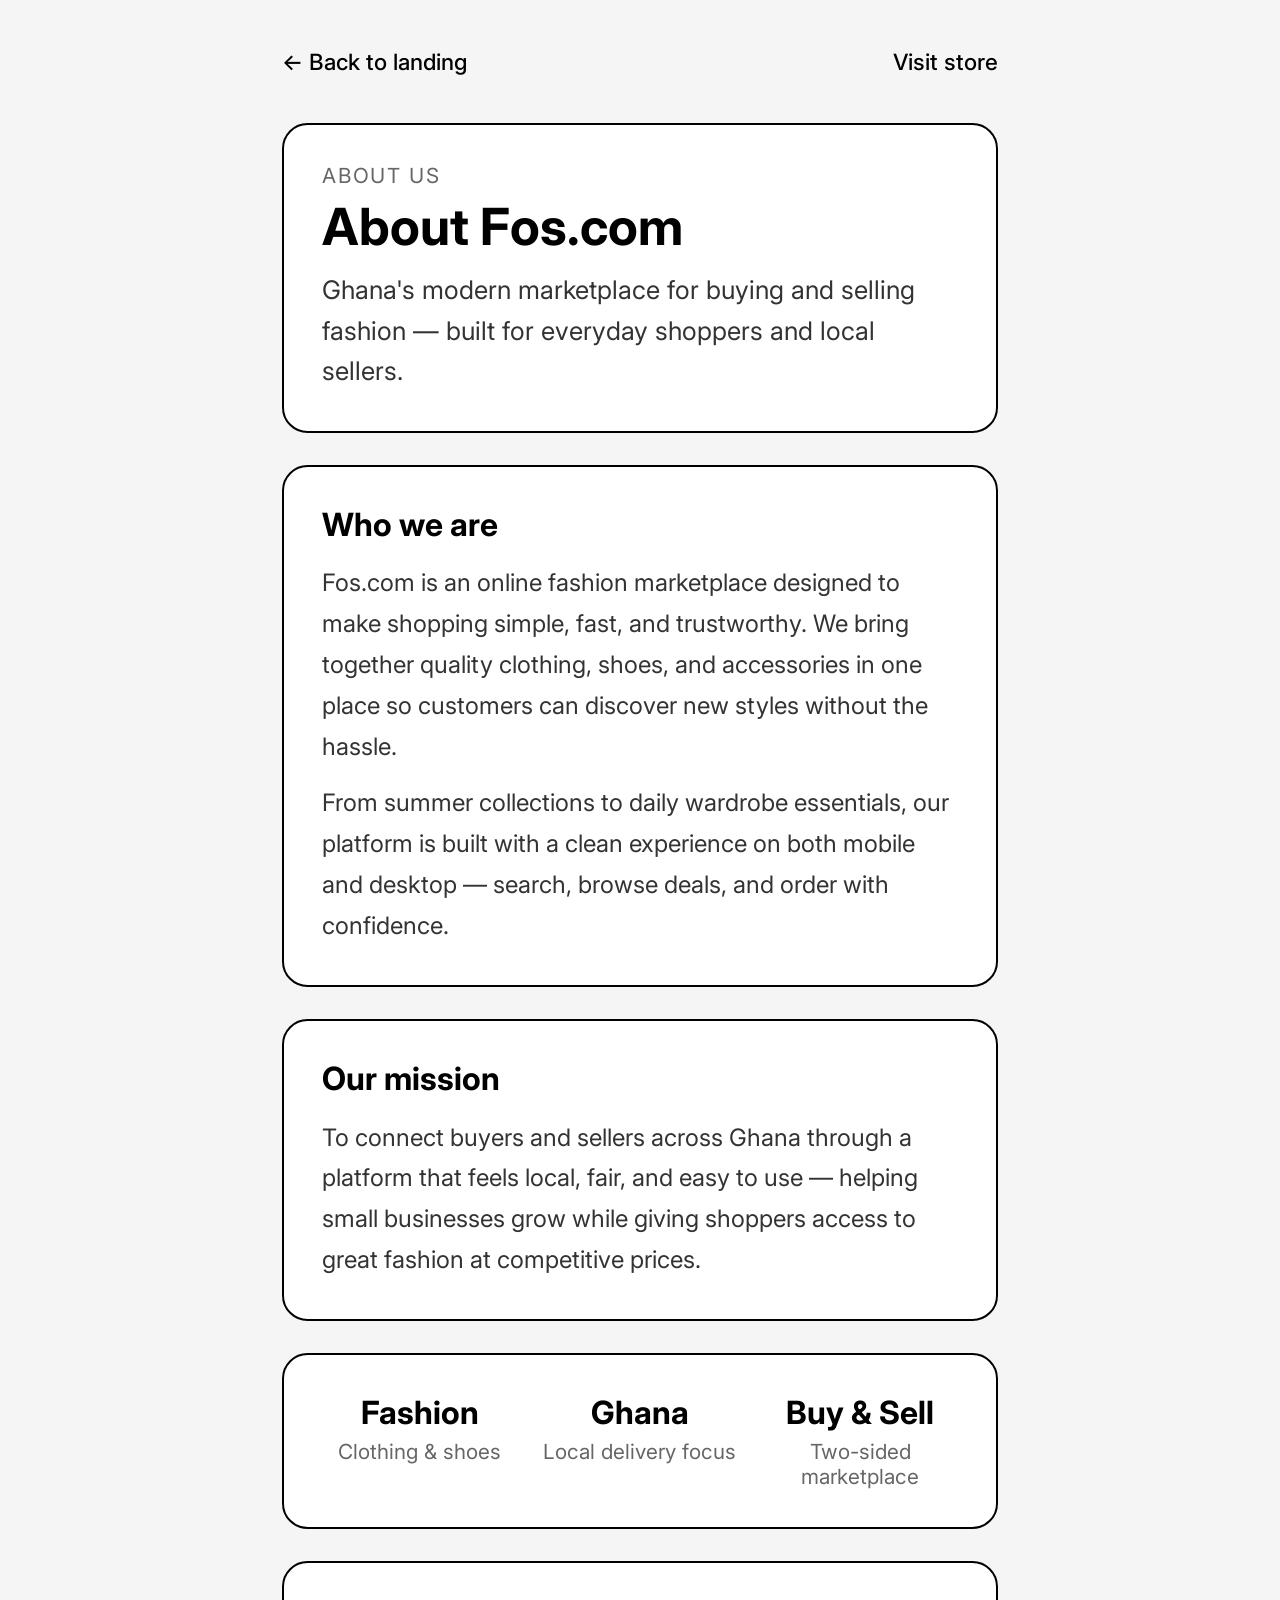
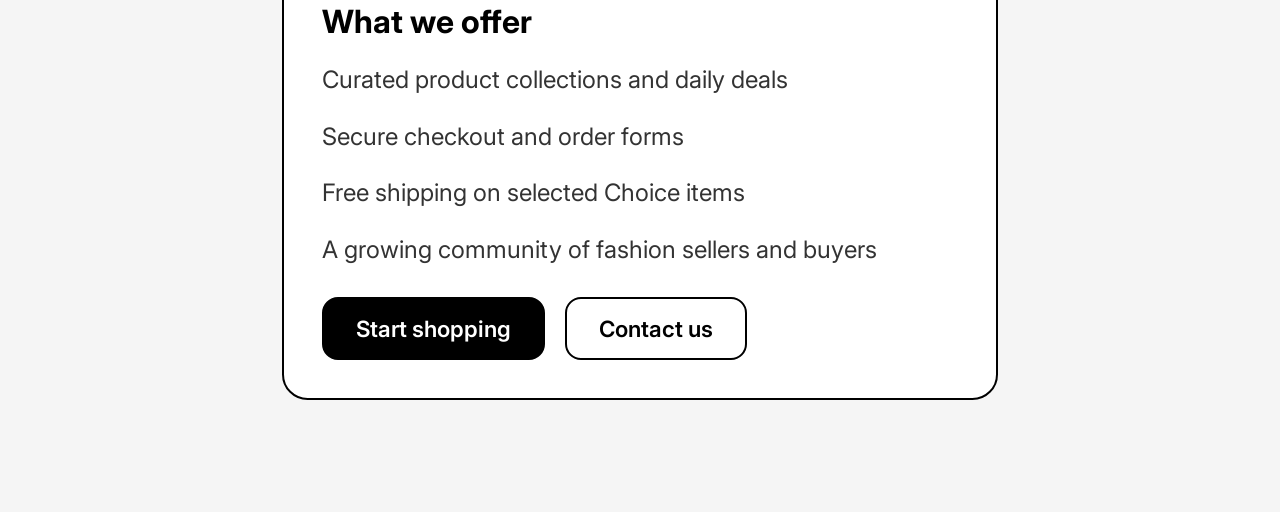
==== About.html @ 01377142 "Initial commit: Fos.com static fashion marketplace site Co-authored-by: Cursor <cursoragent@cursor.c" ====
<!DOCTYPE html>
<html lang="en">
<head>
	<meta charset="UTF-8">
	<meta name="viewport" content="width=device-width, initial-scale=1.0">
	<title>About - Fos.com</title>
	<link rel="stylesheet" href="p.css">
</head>
<body class="founder-page">
	<div class="founder-wrap">
		<nav class="founder-nav">
			<a href="Fos.com.gh.html" class="founder-back">&larr; Back to landing</a>
			<a href="home.html" class="founder-home">Visit store</a>
		</nav>

		<header class="founder-header">
			<div class="founder-intro">
				<p class="founder-label">About us</p>
				<h1>About Fos.com</h1>
				<p class="founder-tagline">Ghana's modern marketplace for buying and selling fashion — built for everyday shoppers and local sellers.</p>
			</div>
		</header>

		<section class="founder-section">
			<h2>Who we are</h2>
			<p>
				Fos.com is an online fashion marketplace designed to make shopping simple, fast, and trustworthy.
				We bring together quality clothing, shoes, and accessories in one place so customers can discover
				new styles without the hassle.
			</p>
			<p>
				From summer collections to daily wardrobe essentials, our platform is built with a clean experience
				on both mobile and desktop — search, browse deals, and order with confidence.
			</p>
		</section>

		<section class="founder-section">
			<h2>Our mission</h2>
			<p>
				To connect buyers and sellers across Ghana through a platform that feels local, fair, and easy to use —
				helping small businesses grow while giving shoppers access to great fashion at competitive prices.
			</p>
		</section>

		<section class="founder-section founder-stats">
			<div class="founder-stat">
				<strong>Fashion</strong>
				<span>Clothing &amp; shoes</span>
			</div>
			<div class="founder-stat">
				<strong>Ghana</strong>
				<span>Local delivery focus</span>
			</div>
			<div class="founder-stat">
				<strong>Buy &amp; Sell</strong>
				<span>Two-sided marketplace</span>
			</div>
		</section>

		<section class="founder-section">
			<h2>What we offer</h2>
			<p>Curated product collections and daily deals</p>
			<p>Secure checkout and order forms</p>
			<p>Free shipping on selected Choice items</p>
			<p>A growing community of fashion sellers and buyers</p>
			<div class="founder-actions">
				<a href="home.html" class="founder-btn">Start shopping</a>
				<a href="Contact.html" class="founder-btn founder-btn--outline">Contact us</a>
			</div>
		</section>
	</div>
</body>
</html>
---- p.css ----
/* the welcome page */

@import url('https://fonts.googleapis.com/css2?family=Inter:wght@400;500;600;700&display=swap');

*{
	margin: 0;
	padding:0;
	box-sizing: border-box;
	transition: 0s;
	font-family: 'Inter', -apple-system, BlinkMacSystemFont, sans-serif;
}

img {
	image-rendering: auto;
	max-width: 100%;
}



.hero{
	height: 100vh;
	min-height: 100vh;
	 width: 100%
	background-color:black;
	background-image: url("daniel-storek-JM-qKEd1GMI-unsplash.jpg ");
	background-position: center;
	background-repeat: no-repeat;
	background-size: cover;
	
}
nav{
	display: flex;
	align-items: center;
	justify-content: space-between;
	margin: 0px 0px; 
	text-decoration: none;



}

nav ul li{
			display: inline-block;
			list-style: none;
			margin: 10px 30px;
			text-decoration: none;
			


}
nav ul li a{
	color: black;
	text-decoration: none;
	

}
nav ul li a:hover{
	transition: 0.1s;
	background-color: black;
	color:white;

}

.hero h1{
	 font-size:40px;
	  margin-top: 12%;
	  
	  
}
.hero button{
	
	background-color:white ;
	color: green;
	border: 2px solid black;
	border-radius: 12px;
	outline: none;
	padding: 10px 20px;
	color: black;
	margin-top: 25px;
	font-weight: bold;
	letter-spacing: 1.2em;
	cursor: pointer;
	





}

.hero button{
	transition: 0.1s;

}
.hero button:hover{
background-color: black;
border: 2px solid red;
color: white;
}


.indicator span{
	display: inline-block;
	margin-top: 12px;
	background-color: white;
	height: 15px;
	width: 15px;
	border-radius:50%;

	
}

.indicator span.span2{
	background: black;
}
.indicator span.span3{
	background: red;

}

/* founder page */
body.founder-page {
	background: #f5f5f5;
	min-height: 100vh;
}

.founder-wrap {
	max-width: 780px;
	margin: 0 auto;
	padding: 3rem 2rem 5rem;
}

.founder-nav {
	display: flex;
	justify-content: space-between;
	align-items: center;
	margin-bottom: 3rem;
}

.founder-back,
.founder-home {
	color: black;
	text-decoration: none;
	font-size: 1.4rem;
	font-weight: 500;
}

.founder-back:hover,
.founder-home:hover {
	text-decoration: underline;
}

.founder-header {
	display: flex;
	gap: 2.4rem;
	align-items: center;
	background: white;
	padding: 2.4rem;
	border-radius: 1.6rem;
	border: 2px solid black;
	margin-bottom: 2rem;
}

.founder-avatar {
	flex-shrink: 0;
}

.founder-avatar img {
	width: 12rem;
	height: 12rem;
	max-width: 100%;
	object-fit: cover;
	object-position: center top;
	border-radius: 50%;
	border: 3px solid black;
}

.founder-label {
	font-size: 1.3rem;
	text-transform: uppercase;
	letter-spacing: 0.08em;
	color: #666;
	margin-bottom: 0.4rem;
}

.founder-intro h1 {
	font-size: 3.2rem;
	margin-bottom: 0.8rem;
}

.founder-tagline {
	font-size: 1.6rem;
	line-height: 1.6;
	color: #333;
}

.founder-section {
	background: white;
	padding: 2.4rem;
	border-radius: 1.6rem;
	border: 2px solid black;
	margin-bottom: 2rem;
}

.founder-section h2 {
	font-size: 2rem;
	margin-bottom: 1.2rem;
}

.founder-section p {
	font-size: 1.5rem;
	line-height: 1.7;
	color: #333;
	margin-bottom: 1rem;
}

.founder-section p:last-child {
	margin-bottom: 0;
}

.founder-stats {
	display: grid;
	grid-template-columns: repeat(3, 1fr);
	gap: 1.6rem;
	text-align: center;
}

.founder-stat strong {
	display: block;
	font-size: 2rem;
	margin-bottom: 0.4rem;
}

.founder-stat span {
	font-size: 1.3rem;
	color: #666;
}

.founder-actions {
	display: flex;
	gap: 1.2rem;
	flex-wrap: wrap;
	margin-top: 1.6rem;
}

.founder-btn {
	display: inline-block;
	padding: 1rem 2rem;
	background: black;
	color: white;
	border-radius: 1rem;
	font-size: 1.4rem;
	font-weight: 600;
	text-decoration: none;
	border: 2px solid black;
}

.founder-btn:hover {
	background: white;
	color: black;
}

.founder-btn--outline {
	background: white;
	color: black;
}

.founder-btn--outline:hover {
	background: black;
	color: white;
}

.form_group {
	margin-bottom: 1.4rem;
}

.form_group label {
	display: block;
	font-size: 1.4rem;
	font-weight: 600;
	margin-bottom: 0.5rem;
	color: #333;
}

.form_group input,
.form_group textarea {
	width: 100%;
	padding: 1rem 1.2rem;
	border: 2px solid black;
	border-radius: 0.8rem;
	font-size: 1.4rem;
	font-family: inherit;
	background: #fff;
}

.form_group textarea {
	resize: vertical;
}

.contact-form .founder-btn {
	border: none;
	cursor: pointer;
	margin-top: 0.4rem;
}

.portfolio-grid {
	display: grid;
	grid-template-columns: repeat(3, 1fr);
	gap: 1.6rem;
	margin-top: 1.6rem;
}

.portfolio-item img {
	width: 100%;
	height: auto;
	min-height: 12rem;
	max-height: 18rem;
	object-fit: contain;
	object-position: center;
	background: #e8e8e8;
	border-radius: 1rem;
	border: 2px solid black;
	margin-bottom: 1rem;
}

.portfolio-item h3 {
	font-size: 1.6rem;
	margin-bottom: 0.4rem;
}

.portfolio-item p {
	font-size: 1.3rem;
	color: #666;
	margin-bottom: 0;
}

/* end of welcome page */


@media (max-width: 912px){
	
	.hero{
		margin: 0;
		padding: 0;
		background-image: url("daniel-storek-JM-qKEd1GMI-unsplash.jpg ");
		background-size: cover;
		background-position: center;
	}


	nav ul li a:hover{
	transition: 0.1s;
	background-color: black;
	color:white;
}

	.founder-header {
		flex-direction: column;
		text-align: center;
	}

	.founder-stats {
		grid-template-columns: 1fr;
	}

	.portfolio-grid {
		grid-template-columns: 1fr;
	}

}
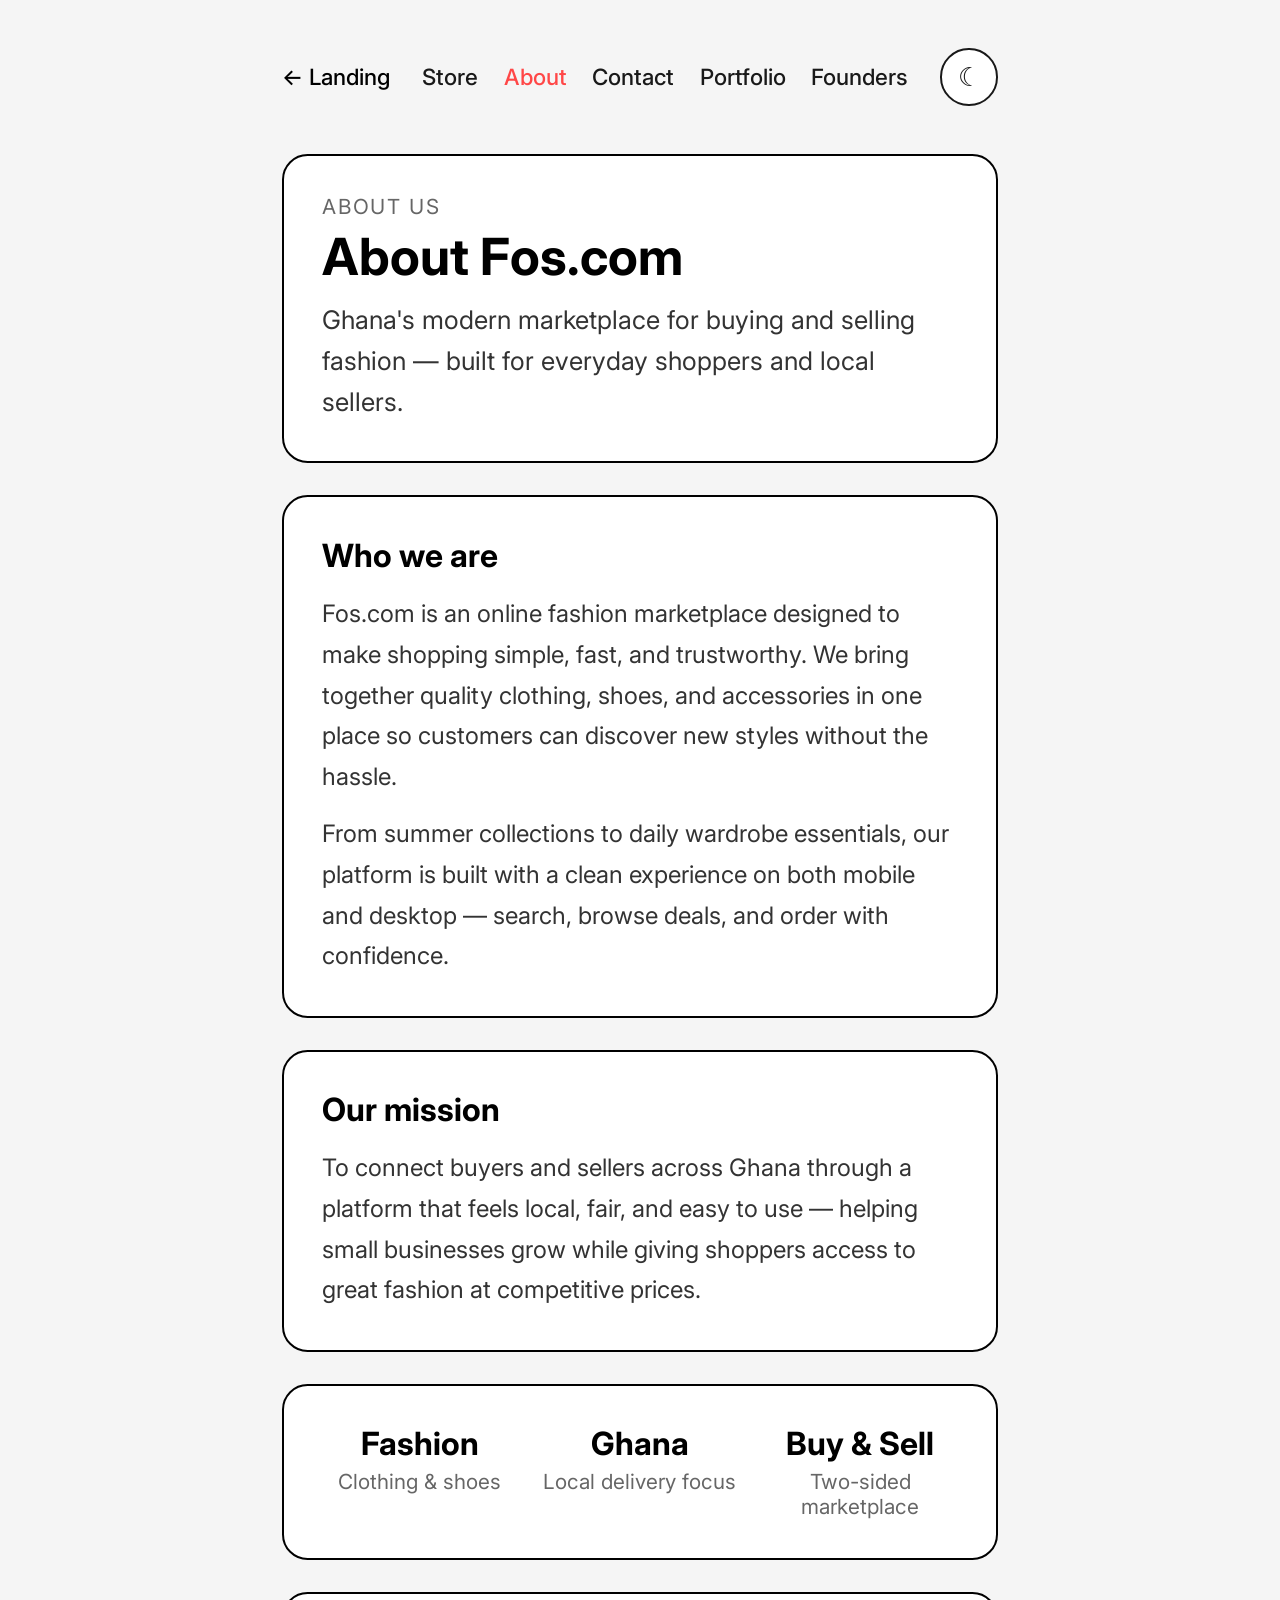
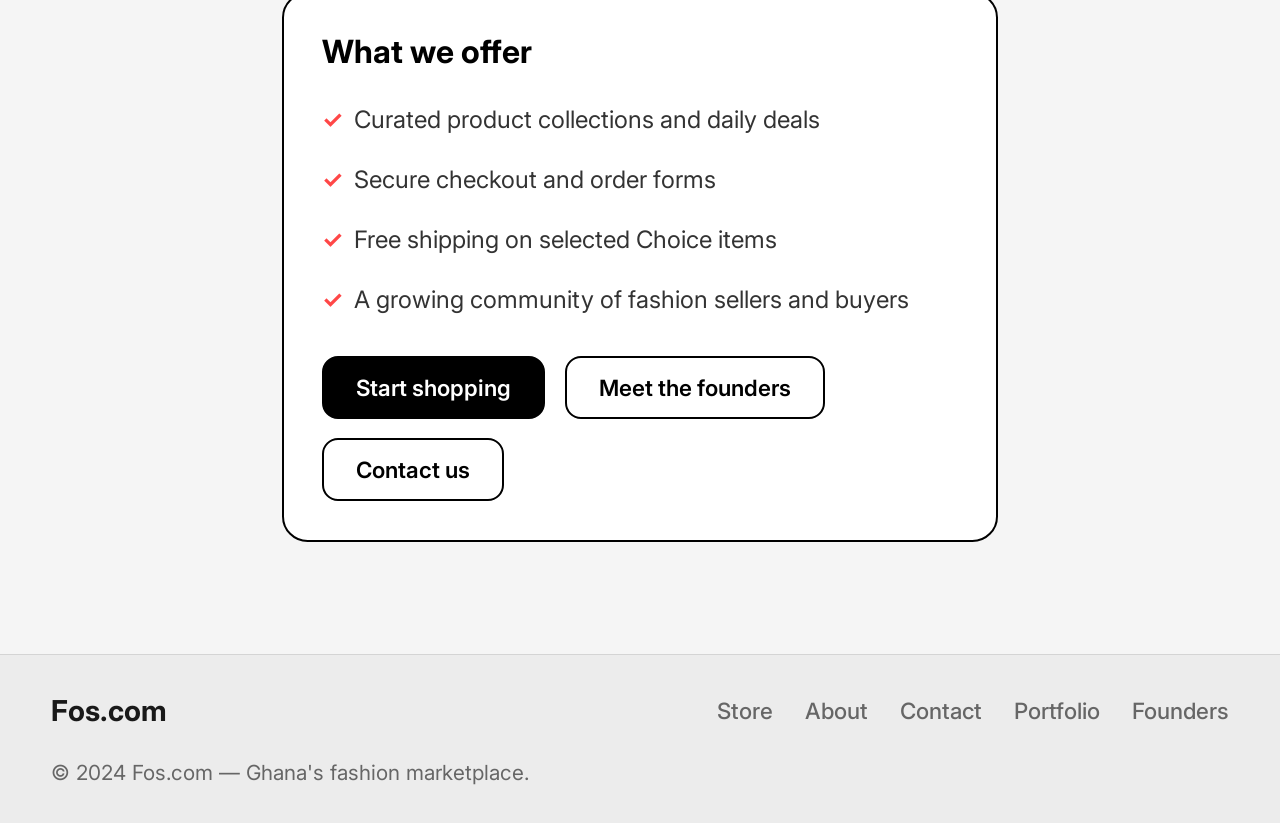
==== commit 7abb6106: "Complete site pages, add location rotary wheel, and use ISO country codes. Unify navigation and foot" ====
--- a/About.html
+++ b/About.html
@@ -5,12 +5,21 @@
 	<meta name="viewport" content="width=device-width, initial-scale=1.0">
 	<title>About - Fos.com</title>
 	<link rel="stylesheet" href="p.css">
+	<link rel="stylesheet" href="site-shared.css">
+	<link rel="stylesheet" href="translate.css">
 </head>
 <body class="founder-page">
 	<div class="founder-wrap">
 		<nav class="founder-nav">
-			<a href="Fos.com.gh.html" class="founder-back">&larr; Back to landing</a>
-			<a href="home.html" class="founder-home">Visit store</a>
+			<a href="Fos.com.gh.html" class="founder-back">&larr; Landing</a>
+			<div class="founder-nav-links">
+				<a href="home.html">Store</a>
+				<a href="About.html" class="active">About</a>
+				<a href="Contact.html">Contact</a>
+				<a href="Portfolio.html">Portfolio</a>
+				<a href="founder.html">Founders</a>
+			</div>
+			<button type="button" class="site-theme-btn" id="site_theme_toggle" aria-label="Toggle dark mode">☾</button>
 		</nav>
 
 		<header class="founder-header">
@@ -59,15 +68,37 @@
 
 		<section class="founder-section">
 			<h2>What we offer</h2>
-			<p>Curated product collections and daily deals</p>
-			<p>Secure checkout and order forms</p>
-			<p>Free shipping on selected Choice items</p>
-			<p>A growing community of fashion sellers and buyers</p>
+			<ul class="founder-offer-list">
+				<li>Curated product collections and daily deals</li>
+				<li>Secure checkout and order forms</li>
+				<li>Free shipping on selected Choice items</li>
+				<li>A growing community of fashion sellers and buyers</li>
+			</ul>
 			<div class="founder-actions">
 				<a href="home.html" class="founder-btn">Start shopping</a>
+				<a href="founder.html" class="founder-btn founder-btn--outline">Meet the founders</a>
 				<a href="Contact.html" class="founder-btn founder-btn--outline">Contact us</a>
 			</div>
 		</section>
 	</div>
+
+	<footer class="site-footer">
+		<div class="site-footer-inner">
+			<a href="Fos.com.gh.html" class="site-footer-brand">Fos.com</a>
+			<nav class="site-footer-links">
+				<a href="home.html">Store</a>
+				<a href="About.html">About</a>
+				<a href="Contact.html">Contact</a>
+				<a href="Portfolio.html">Portfolio</a>
+				<a href="founder.html">Founders</a>
+			</nav>
+			<p class="site-footer-copy">&copy; 2024 Fos.com — Ghana's fashion marketplace.</p>
+		</div>
+	</footer>
+
+	<div id="google_translate_element" aria-hidden="true"></div>
+	<script src="site.js"></script>
+	<script src="translate.js"></script>
+	<script src="https://translate.google.com/translate_element.js?cb=googleTranslateElementInit"></script>
 </body>
 </html>
--- a/p.css
+++ b/p.css
@@ -20,13 +20,42 @@
 .hero{
 	height: 100vh;
 	min-height: 100vh;
-	 width: 100%
-	background-color:black;
-	background-image: url("daniel-storek-JM-qKEd1GMI-unsplash.jpg ");
+	width: 100%;
+	background-color: black;
+	background-image: url("daniel-storek-JM-qKEd1GMI-unsplash.jpg");
 	background-position: center;
 	background-repeat: no-repeat;
 	background-size: cover;
-	
+}
+
+.logo-link {
+	display: inline-flex;
+	align-items: center;
+}
+
+.logo {
+	height: 5rem;
+	width: auto;
+	max-width: 14rem;
+	object-fit: contain;
+}
+
+.hero-explore-btn {
+	display: inline-block;
+	background-color: white;
+	border: 2px solid black;
+	border-radius: 12px;
+	padding: 10px 20px;
+	color: black;
+	margin-top: 25px;
+	font-weight: bold;
+	font-size: 1.6rem;
+	text-decoration: none;
+}
+
+.hero-explore-btn:hover {
+	background-color: black;
+	color: white;
 }
 nav{
 	display: flex;
@@ -342,7 +371,7 @@
 	.hero{
 		margin: 0;
 		padding: 0;
-		background-image: url("daniel-storek-JM-qKEd1GMI-unsplash.jpg ");
+		background-image: url("daniel-storek-JM-qKEd1GMI-unsplash.jpg");
 		background-size: cover;
 		background-position: center;
 	}
--- a/site-shared.css
+++ b/site-shared.css
@@ -0,0 +1,216 @@
+/* Shared footer, nav, and theme — all Fos.com pages */
+
+.site-footer {
+	border-top: 1px solid #d4d4d4;
+	background: #ececec;
+	padding: 2.4rem 4%;
+	margin-top: auto;
+}
+
+.site-footer-inner {
+	max-width: 1200px;
+	margin: 0 auto;
+	display: flex;
+	flex-wrap: wrap;
+	align-items: center;
+	justify-content: space-between;
+	gap: 1.6rem;
+}
+
+.site-footer-brand {
+	font-size: 1.8rem;
+	font-weight: 700;
+	color: #191919;
+	text-decoration: none;
+}
+
+.site-footer-brand:hover {
+	color: #ff4747;
+}
+
+.site-footer-links {
+	display: flex;
+	flex-wrap: wrap;
+	gap: 2rem;
+}
+
+.site-footer-links a {
+	font-size: 1.4rem;
+	font-weight: 500;
+	color: #666;
+	text-decoration: none;
+}
+
+.site-footer-links a:hover {
+	color: #ff4747;
+}
+
+.site-footer-copy {
+	font-size: 1.3rem;
+	color: #666;
+	width: 100%;
+	margin-top: 0.4rem;
+}
+
+.founder-nav {
+	flex-wrap: wrap;
+	gap: 1rem;
+}
+
+.founder-nav-links {
+	display: flex;
+	flex-wrap: wrap;
+	gap: 1.6rem;
+	align-items: center;
+}
+
+.founder-nav-links a {
+	color: #191919;
+	text-decoration: none;
+	font-size: 1.4rem;
+	font-weight: 500;
+}
+
+.founder-nav-links a:hover,
+.founder-nav-links a.active {
+	color: #ff4747;
+}
+
+.site-theme-btn {
+	width: 3.6rem;
+	height: 3.6rem;
+	border-radius: 50%;
+	border: 2px solid #191919;
+	background: #fff;
+	color: #191919;
+	font-size: 1.6rem;
+	cursor: pointer;
+	display: inline-flex;
+	align-items: center;
+	justify-content: center;
+	flex-shrink: 0;
+}
+
+.site-theme-btn:hover {
+	background: #191919;
+	color: #fff;
+}
+
+.founder-offer-list {
+	list-style: none;
+	padding: 0;
+	margin: 0 0 1rem;
+}
+
+.founder-offer-list li {
+	font-size: 1.5rem;
+	line-height: 1.7;
+	color: #333;
+	padding: 0.6rem 0 0.6rem 2rem;
+	position: relative;
+}
+
+.founder-offer-list li::before {
+	content: "✓";
+	position: absolute;
+	left: 0;
+	color: #ff4747;
+	font-weight: 700;
+}
+
+.form-success {
+	display: none;
+	margin-top: 1.2rem;
+	padding: 1.2rem 1.4rem;
+	background: #e8f5e9;
+	border: 2px solid #2e7d32;
+	border-radius: 0.8rem;
+	font-size: 1.4rem;
+	color: #1b5e20;
+}
+
+.form-success.visible {
+	display: block;
+}
+
+body.founder-page.dark-mode,
+body.landing-page.dark-mode {
+	background: #121212;
+	color: #f0f0f0;
+}
+
+body.founder-page.dark-mode .founder-header,
+body.founder-page.dark-mode .founder-section {
+	background: #1e1e1e;
+	border-color: #444;
+}
+
+body.founder-page.dark-mode .founder-section p,
+body.founder-page.dark-mode .founder-tagline,
+body.founder-page.dark-mode .form_group label {
+	color: #ccc;
+}
+
+body.founder-page.dark-mode .founder-stat span {
+	color: #aaa;
+}
+
+body.founder-page.dark-mode .founder-nav-links a,
+body.founder-page.dark-mode .founder-back {
+	color: #f0f0f0;
+}
+
+body.founder-page.dark-mode .form_group input,
+body.founder-page.dark-mode .form_group textarea {
+	background: #2a2a2a;
+	border-color: #555;
+	color: #f0f0f0;
+}
+
+body.founder-page.dark-mode .site-footer,
+body.dark-mode .site-footer {
+	background: #1a1a1a;
+	border-color: #333;
+}
+
+body.founder-page.dark-mode .site-footer-brand,
+body.founder-page.dark-mode .site-footer-links a,
+body.dark-mode .site-footer-brand,
+body.dark-mode .site-footer-links a {
+	color: #f0f0f0;
+}
+
+body.founder-page.dark-mode .site-footer-copy,
+body.dark-mode .site-footer-copy {
+	color: #aaa;
+}
+
+.founder-stat a {
+	color: inherit;
+	text-decoration: none;
+}
+
+.founder-stat a:hover {
+	color: #ff4747;
+}
+
+body.landing-page.dark-mode .hero h1,
+body.landing-page.dark-mode nav ul li a {
+	color: #fff;
+}
+
+@media (max-width: 768px) {
+	.founder-nav {
+		flex-direction: column;
+		align-items: flex-start;
+	}
+
+	.founder-nav-links {
+		gap: 1rem;
+	}
+
+	.site-footer-inner {
+		flex-direction: column;
+		align-items: flex-start;
+	}
+}
--- a/translate.css
+++ b/translate.css
@@ -0,0 +1,44 @@
+/* Hide default Google Translate UI — custom language picker only */
+#google_translate_element {
+	position: absolute !important;
+	left: -9999px !important;
+	width: 1px !important;
+	height: 1px !important;
+	overflow: hidden !important;
+	visibility: hidden !important;
+}
+
+.goog-te-banner-frame,
+.goog-te-banner-frame.skiptranslate,
+iframe.goog-te-banner-frame,
+iframe.skiptranslate {
+	display: none !important;
+	visibility: hidden !important;
+	height: 0 !important;
+}
+
+body {
+	top: 0 !important;
+	position: static !important;
+	margin-top: 0 !important;
+}
+
+html.translated-ltr,
+html.translated-rtl {
+	margin-top: 0 !important;
+}
+
+body > .skiptranslate,
+.goog-te-gadget,
+.goog-te-gadget-simple,
+.goog-te-menu-value,
+.goog-te-menu-value span,
+.goog-te-menu-frame,
+.goog-te-balloon-frame {
+	display: none !important;
+}
+
+.goog-logo-link,
+.goog-te-gadget-icon {
+	display: none !important;
+}
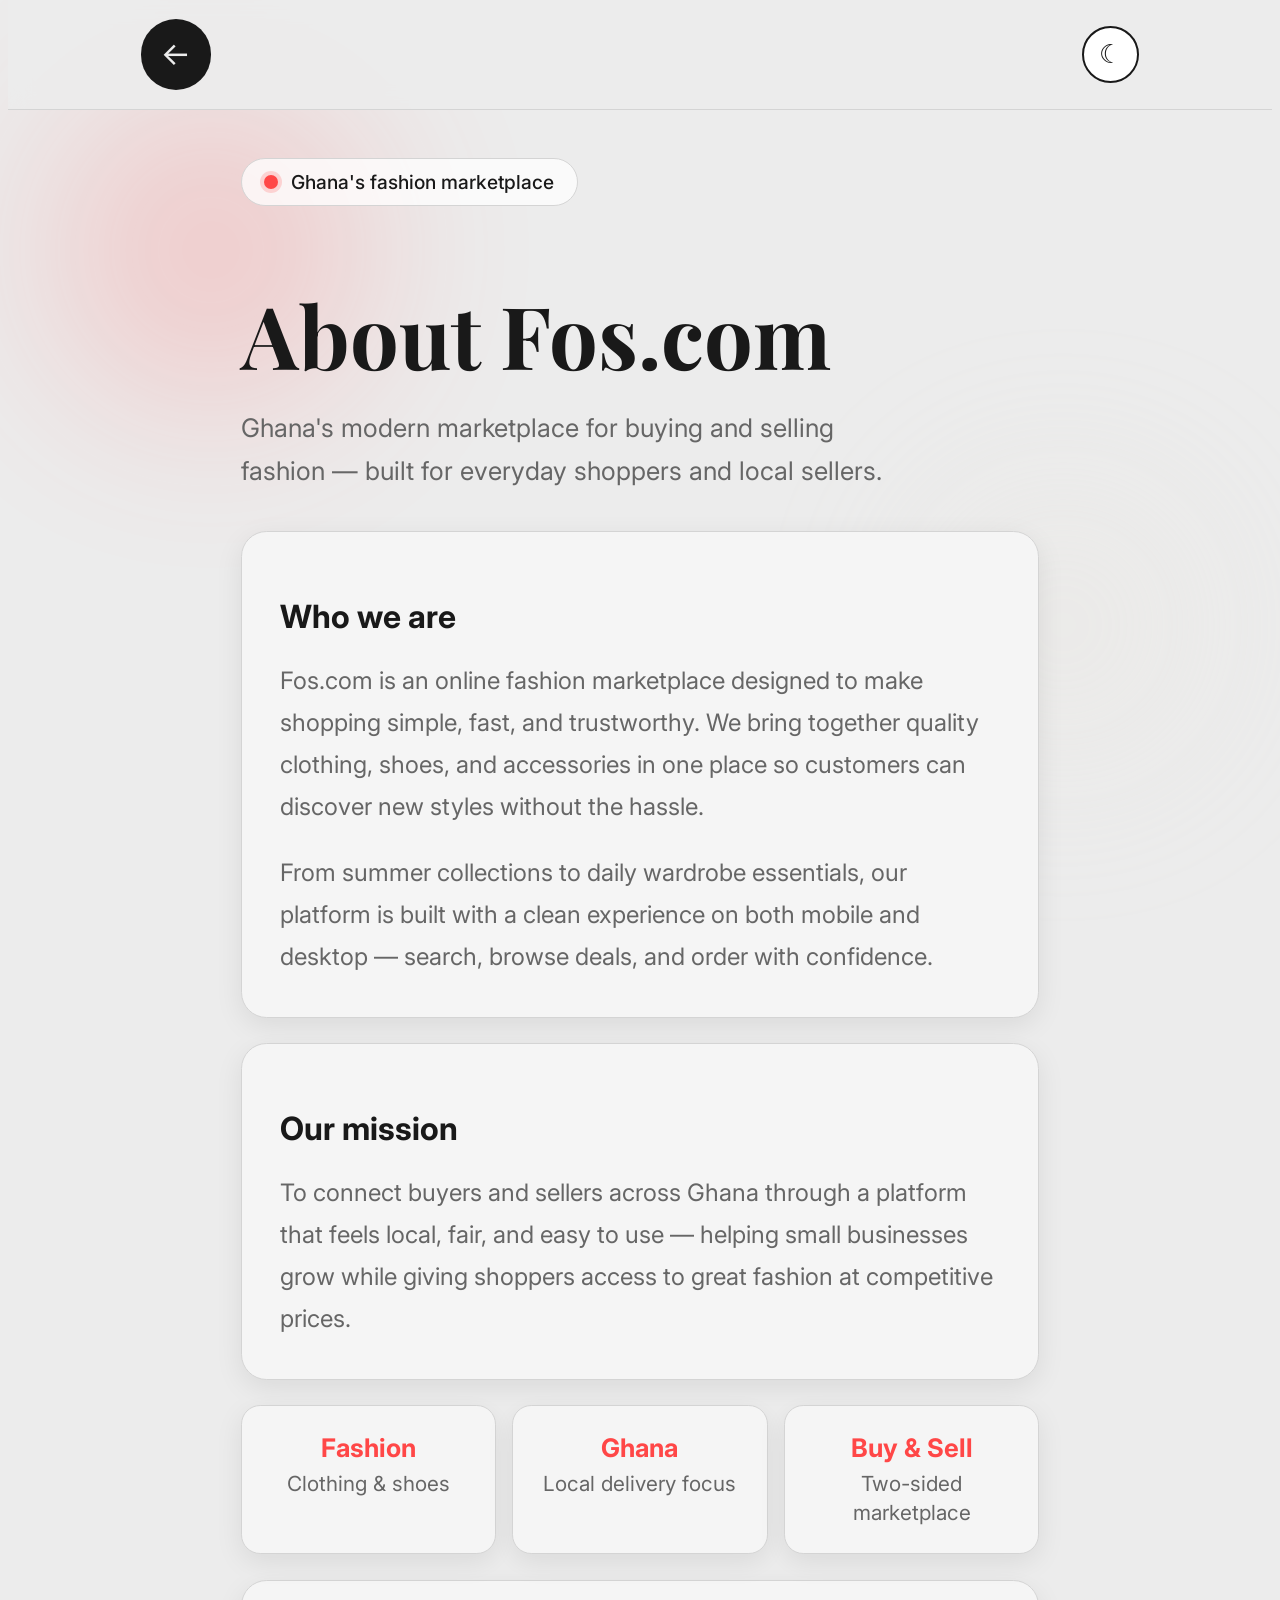
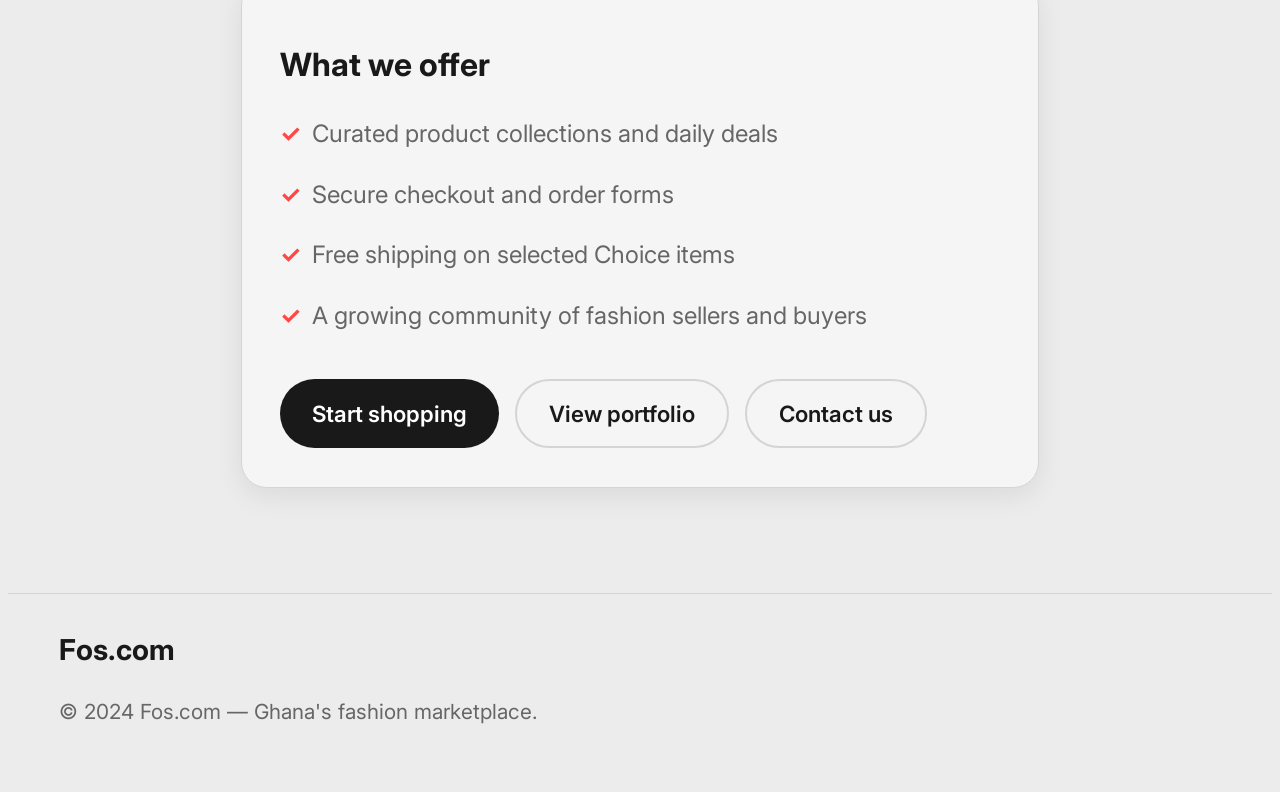
==== commit bfaf1c03: "Redesign About and Contact pages, update portfolio, and wire contact form email. Refresh portfolio h" ====
--- a/About.html
+++ b/About.html
@@ -3,34 +3,33 @@
 <head>
 	<meta charset="UTF-8">
 	<meta name="viewport" content="width=device-width, initial-scale=1.0">
-	<title>About - Fos.com</title>
-	<link rel="stylesheet" href="p.css">
+	<title>About — Fos.com</title>
 	<link rel="stylesheet" href="site-shared.css">
+	<link rel="stylesheet" href="about.css">
 	<link rel="stylesheet" href="translate.css">
 </head>
-<body class="founder-page">
-	<div class="founder-wrap">
-		<nav class="founder-nav">
-			<a href="Fos.com.gh.html" class="founder-back">&larr; Landing</a>
-			<div class="founder-nav-links">
-				<a href="home.html">Store</a>
-				<a href="About.html" class="active">About</a>
-				<a href="Contact.html">Contact</a>
-				<a href="Portfolio.html">Portfolio</a>
-				<a href="founder.html">Founders</a>
-			</div>
+<body class="about-page">
+	<div class="about-glow about-glow--accent" aria-hidden="true"></div>
+	<div class="about-glow about-glow--soft" aria-hidden="true"></div>
+
+	<div class="about-header-bar">
+		<header class="about-header">
+			<a href="Fos.com.gh.html" class="about-back-btn" aria-label="Back to landing">←</a>
 			<button type="button" class="site-theme-btn" id="site_theme_toggle" aria-label="Toggle dark mode">☾</button>
-		</nav>
+		</header>
+	</div>
 
-		<header class="founder-header">
-			<div class="founder-intro">
-				<p class="founder-label">About us</p>
-				<h1>About Fos.com</h1>
-				<p class="founder-tagline">Ghana's modern marketplace for buying and selling fashion — built for everyday shoppers and local sellers.</p>
-			</div>
-		</header>
+	<main class="about-main">
+		<div class="about-hero">
+			<span class="about-badge">
+				<span class="about-badge-dot" aria-hidden="true"></span>
+				Ghana's fashion marketplace
+			</span>
+			<h1>About Fos.com</h1>
+			<p>Ghana's modern marketplace for buying and selling fashion — built for everyday shoppers and local sellers.</p>
+		</div>
 
-		<section class="founder-section">
+		<section class="about-card">
 			<h2>Who we are</h2>
 			<p>
 				Fos.com is an online fashion marketplace designed to make shopping simple, fast, and trustworthy.
@@ -43,7 +42,7 @@
 			</p>
 		</section>
 
-		<section class="founder-section">
+		<section class="about-card">
 			<h2>Our mission</h2>
 			<p>
 				To connect buyers and sellers across Ghana through a platform that feels local, fair, and easy to use —
@@ -51,47 +50,40 @@
 			</p>
 		</section>
 
-		<section class="founder-section founder-stats">
-			<div class="founder-stat">
+		<div class="about-stats">
+			<div class="about-stat">
 				<strong>Fashion</strong>
 				<span>Clothing &amp; shoes</span>
 			</div>
-			<div class="founder-stat">
+			<div class="about-stat">
 				<strong>Ghana</strong>
 				<span>Local delivery focus</span>
 			</div>
-			<div class="founder-stat">
+			<div class="about-stat">
 				<strong>Buy &amp; Sell</strong>
 				<span>Two-sided marketplace</span>
 			</div>
-		</section>
+		</div>
 
-		<section class="founder-section">
+		<section class="about-card">
 			<h2>What we offer</h2>
-			<ul class="founder-offer-list">
+			<ul class="about-offer-list">
 				<li>Curated product collections and daily deals</li>
 				<li>Secure checkout and order forms</li>
 				<li>Free shipping on selected Choice items</li>
 				<li>A growing community of fashion sellers and buyers</li>
 			</ul>
-			<div class="founder-actions">
-				<a href="home.html" class="founder-btn">Start shopping</a>
-				<a href="founder.html" class="founder-btn founder-btn--outline">Meet the founders</a>
-				<a href="Contact.html" class="founder-btn founder-btn--outline">Contact us</a>
+			<div class="about-actions">
+				<a href="home.html" class="about-btn">Start shopping</a>
+				<a href="Portfolio.html" class="about-btn about-btn--outline">View portfolio</a>
+				<a href="Contact.html" class="about-btn about-btn--outline">Contact us</a>
 			</div>
 		</section>
-	</div>
+	</main>
 
 	<footer class="site-footer">
 		<div class="site-footer-inner">
 			<a href="Fos.com.gh.html" class="site-footer-brand">Fos.com</a>
-			<nav class="site-footer-links">
-				<a href="home.html">Store</a>
-				<a href="About.html">About</a>
-				<a href="Contact.html">Contact</a>
-				<a href="Portfolio.html">Portfolio</a>
-				<a href="founder.html">Founders</a>
-			</nav>
 			<p class="site-footer-copy">&copy; 2024 Fos.com — Ghana's fashion marketplace.</p>
 		</div>
 	</footer>
--- a/site-shared.css
+++ b/site-shared.css
@@ -133,6 +133,43 @@
 	display: block;
 }
 
+.form-error {
+	display: none;
+	margin-top: 1.2rem;
+	padding: 1.2rem 1.4rem;
+	background: #fdecea;
+	border: 2px solid #c62828;
+	border-radius: 0.8rem;
+	font-size: 1.4rem;
+	color: #b71c1c;
+}
+
+.form-error.visible {
+	display: block;
+}
+
+body.contact-page.dark-mode .form-error,
+body.founder-page.dark-mode .form-error {
+	background: #3a1f1f;
+	border-color: #ef5350;
+	color: #ffcdd2;
+}
+
+.contact-honey {
+	position: absolute;
+	left: -9999px;
+	width: 1px;
+	height: 1px;
+	opacity: 0;
+	pointer-events: none;
+}
+
+.contact-submit:disabled {
+	opacity: 0.7;
+	cursor: wait;
+	transform: none;
+}
+
 body.founder-page.dark-mode,
 body.landing-page.dark-mode {
 	background: #121212;
--- a/about.css
+++ b/about.css
@@ -0,0 +1,355 @@
+@import url('https://fonts.googleapis.com/css2?family=Inter:wght@400;500;600;700&family=Playfair+Display:ital,wght@0,600;0,700;1,600&display=swap');
+
+:root {
+	--about-accent: #ff4747;
+	--about-bg: #ececec;
+	--about-text: #191919;
+	--about-muted: #666666;
+	--about-card: #f5f5f5;
+	--about-border: #d4d4d4;
+	--about-shadow: 0 8px 28px rgba(0, 0, 0, 0.08);
+}
+
+body.about-page {
+	font-family: 'Inter', -apple-system, BlinkMacSystemFont, sans-serif;
+	background: var(--about-bg);
+	color: var(--about-text);
+	min-height: 100vh;
+	display: flex;
+	flex-direction: column;
+	position: relative;
+	overflow-x: hidden;
+}
+
+body.about-page *,
+body.about-page *::before,
+body.about-page *::after {
+	box-sizing: border-box;
+}
+
+body.about-page.dark-mode {
+	--about-bg: #121212;
+	--about-text: #f0f0f0;
+	--about-muted: #aaaaaa;
+	--about-card: #1e1e1e;
+	--about-border: #333333;
+	--about-shadow: 0 8px 28px rgba(0, 0, 0, 0.35);
+}
+
+.about-glow {
+	position: fixed;
+	border-radius: 50%;
+	filter: blur(90px);
+	opacity: 0.2;
+	z-index: 0;
+	pointer-events: none;
+}
+
+.about-glow--accent {
+	width: 320px;
+	height: 320px;
+	background: var(--about-accent);
+	top: 10%;
+	left: 4%;
+}
+
+.about-glow--soft {
+	width: 280px;
+	height: 280px;
+	background: #ebe6dc;
+	bottom: 15%;
+	right: 6%;
+}
+
+body.about-page.dark-mode .about-glow {
+	opacity: 0.1;
+}
+
+.about-header-bar {
+	position: relative;
+	z-index: 2;
+	background: rgba(236, 236, 236, 0.92);
+	border-bottom: 1px solid var(--about-border);
+	backdrop-filter: blur(10px);
+}
+
+body.about-page.dark-mode .about-header-bar {
+	background: rgba(26, 26, 26, 0.92);
+}
+
+.about-header {
+	max-width: 1100px;
+	margin: 0 auto;
+	padding: 1.2rem 4%;
+	display: flex;
+	align-items: center;
+	justify-content: space-between;
+	gap: 1rem;
+}
+
+.about-back-btn {
+	display: inline-flex;
+	align-items: center;
+	justify-content: center;
+	width: 4.4rem;
+	height: 4.4rem;
+	border-radius: 50%;
+	background: var(--about-text);
+	color: var(--about-bg);
+	font-size: 2rem;
+	line-height: 1;
+	text-decoration: none;
+	transition: transform 0.2s, background 0.2s;
+	flex-shrink: 0;
+}
+
+.about-back-btn:hover {
+	background: var(--about-accent);
+	color: #fff;
+	transform: translateY(-2px);
+}
+
+body.about-page.dark-mode .about-back-btn {
+	background: #fff;
+	color: #191919;
+}
+
+body.about-page.dark-mode .about-back-btn:hover {
+	background: var(--about-accent);
+	color: #fff;
+}
+
+.about-main {
+	position: relative;
+	z-index: 1;
+	flex: 1;
+	max-width: 900px;
+	width: 100%;
+	min-width: 0;
+	margin: 0 auto;
+	padding: 3rem 4% 5rem;
+}
+
+.about-hero {
+	margin-bottom: 2.4rem;
+}
+
+.about-badge {
+	display: inline-flex;
+	align-items: center;
+	gap: 0.8rem;
+	padding: 0.7rem 1.4rem;
+	border-radius: 999px;
+	background: rgba(255, 255, 255, 0.75);
+	border: 1px solid var(--about-border);
+	font-size: 1.2rem;
+	font-weight: 500;
+	margin-bottom: 1.6rem;
+}
+
+body.about-page.dark-mode .about-badge {
+	background: rgba(30, 30, 30, 0.85);
+}
+
+.about-badge-dot {
+	width: 0.9rem;
+	height: 0.9rem;
+	border-radius: 50%;
+	background: var(--about-accent);
+	box-shadow: 0 0 0 4px rgba(255, 71, 71, 0.2);
+}
+
+.about-hero h1 {
+	font-family: 'Playfair Display', Georgia, serif;
+	font-size: clamp(3.6rem, 7vw, 5.4rem);
+	font-weight: 700;
+	line-height: 1.05;
+	margin-bottom: 1rem;
+}
+
+.about-hero p {
+	font-size: 1.6rem;
+	line-height: 1.7;
+	color: var(--about-muted);
+	max-width: 42rem;
+}
+
+.about-card {
+	background: var(--about-card);
+	border: 1px solid var(--about-border);
+	border-radius: 1.6rem;
+	padding: 2.4rem;
+	box-shadow: var(--about-shadow);
+	margin-bottom: 1.6rem;
+	width: 100%;
+	min-width: 0;
+}
+
+.about-card h2 {
+	font-size: 2rem;
+	margin-bottom: 1.2rem;
+}
+
+.about-card p {
+	font-size: 1.5rem;
+	line-height: 1.75;
+	color: var(--about-muted);
+	margin-bottom: 1rem;
+}
+
+.about-card p:last-child {
+	margin-bottom: 0;
+}
+
+.about-stats {
+	display: grid;
+	grid-template-columns: repeat(3, 1fr);
+	gap: 1rem;
+	margin-bottom: 1.6rem;
+}
+
+.about-stat {
+	background: var(--about-card);
+	border: 1px solid var(--about-border);
+	border-radius: 1.2rem;
+	padding: 1.6rem 1.2rem;
+	text-align: center;
+	box-shadow: var(--about-shadow);
+}
+
+.about-stat strong {
+	display: block;
+	font-size: 1.6rem;
+	margin-bottom: 0.4rem;
+	color: var(--about-accent);
+}
+
+.about-stat span {
+	font-size: 1.3rem;
+	color: var(--about-muted);
+	line-height: 1.4;
+}
+
+.about-offer-list {
+	list-style: none;
+	padding: 0;
+	margin: 0 0 2rem;
+}
+
+.about-offer-list li {
+	font-size: 1.5rem;
+	line-height: 1.6;
+	color: var(--about-muted);
+	padding: 0.7rem 0 0.7rem 2rem;
+	position: relative;
+}
+
+.about-offer-list li::before {
+	content: "✓";
+	position: absolute;
+	left: 0;
+	color: var(--about-accent);
+	font-weight: 700;
+}
+
+.about-actions {
+	display: flex;
+	flex-wrap: wrap;
+	gap: 1rem;
+}
+
+.about-btn {
+	display: inline-flex;
+	align-items: center;
+	justify-content: center;
+	padding: 1.2rem 2rem;
+	border-radius: 999px;
+	background: #191919;
+	color: #fff;
+	font-size: 1.4rem;
+	font-weight: 600;
+	text-decoration: none;
+	transition: transform 0.2s, background 0.2s;
+}
+
+.about-btn:hover {
+	background: var(--about-accent);
+	transform: translateY(-2px);
+}
+
+.about-btn--outline {
+	background: transparent;
+	color: var(--about-text);
+	border: 2px solid var(--about-border);
+}
+
+.about-btn--outline:hover {
+	background: var(--about-text);
+	color: var(--about-bg);
+	border-color: var(--about-text);
+}
+
+body.about-page.dark-mode .about-btn {
+	background: #fff;
+	color: #191919;
+}
+
+body.about-page.dark-mode .about-btn:hover {
+	background: var(--about-accent);
+	color: #fff;
+}
+
+body.about-page.dark-mode .about-btn--outline {
+	color: #f0f0f0;
+	border-color: #555;
+}
+
+body.about-page.dark-mode .about-btn--outline:hover {
+	background: #fff;
+	color: #191919;
+}
+
+body.about-page.dark-mode .site-footer {
+	background: #1a1a1a;
+	border-color: #333;
+}
+
+body.about-page.dark-mode .site-footer-brand,
+body.about-page.dark-mode .site-footer-copy {
+	color: #f0f0f0;
+}
+
+body.about-page.dark-mode .site-footer-copy {
+	color: #aaa;
+}
+
+body.about-page.dark-mode .site-theme-btn {
+	background: #1e1e1e;
+	border-color: #555;
+	color: #f0f0f0;
+}
+
+body.about-page.dark-mode .site-theme-btn:hover {
+	background: #fff;
+	color: #191919;
+}
+
+@media (max-width: 768px) {
+	.about-main {
+		padding: 2rem 5% 4rem;
+	}
+
+	.about-card {
+		padding: 1.8rem;
+	}
+
+	.about-stats {
+		grid-template-columns: 1fr;
+	}
+
+	.about-back-btn {
+		width: 4rem;
+		height: 4rem;
+		font-size: 1.8rem;
+	}
+}
